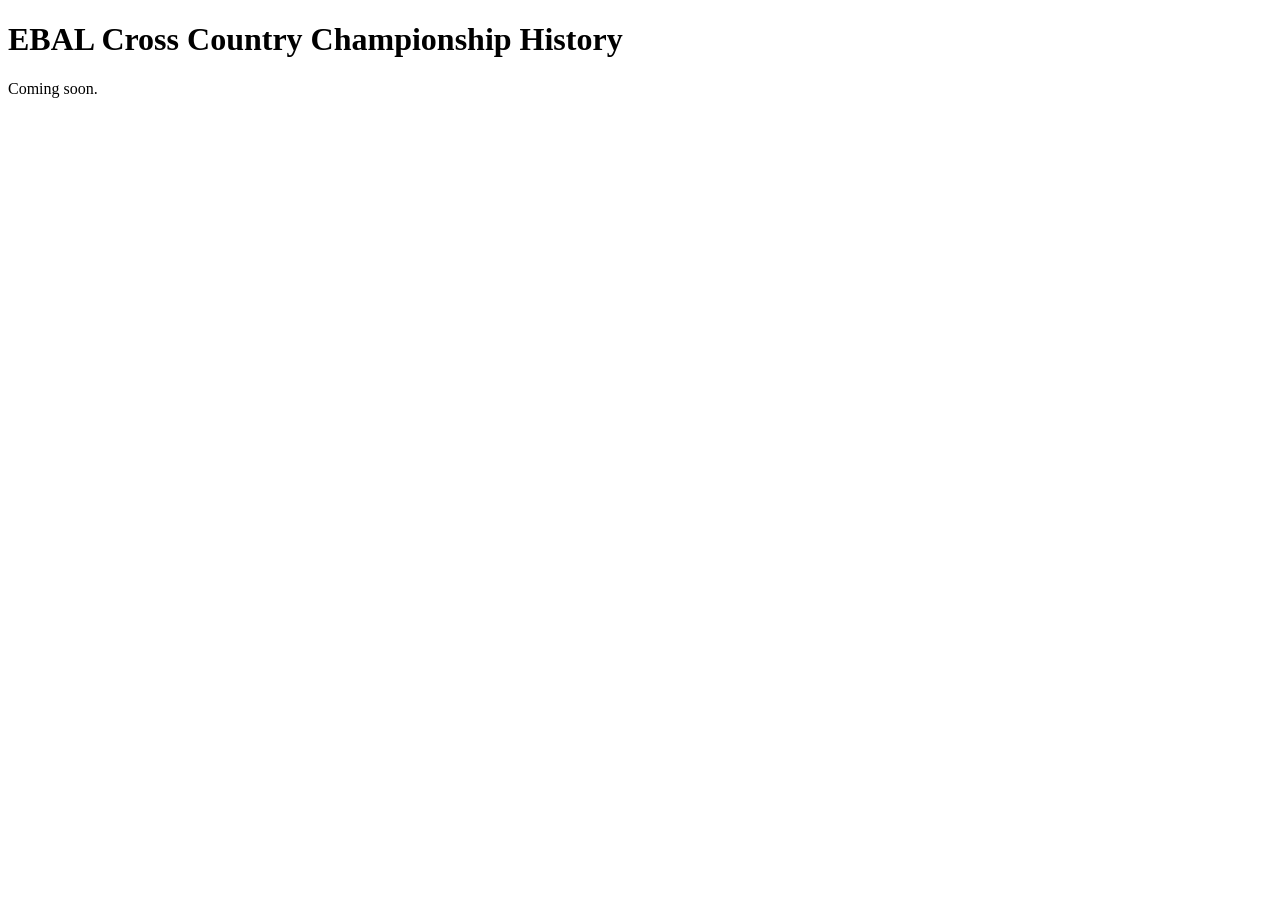
==== index.html @ e24d6b26 "Initial data and audit tooling Co-Authored-By: Claude Opus 5.5 <noreply@anthropic.com>" ====
<!doctype html>
<html lang="en">
<head>
  <meta charset="utf-8">
  <meta name="viewport" content="width=device-width, initial-scale=1">
  <title>EBAL Cross Country Championship History</title>
  <link rel="stylesheet" href="assets/css/site.css">
</head>
<body>
  <main>
    <h1>EBAL Cross Country Championship History</h1>
    <p>Coming soon.</p>
  </main>
</body>
</html>
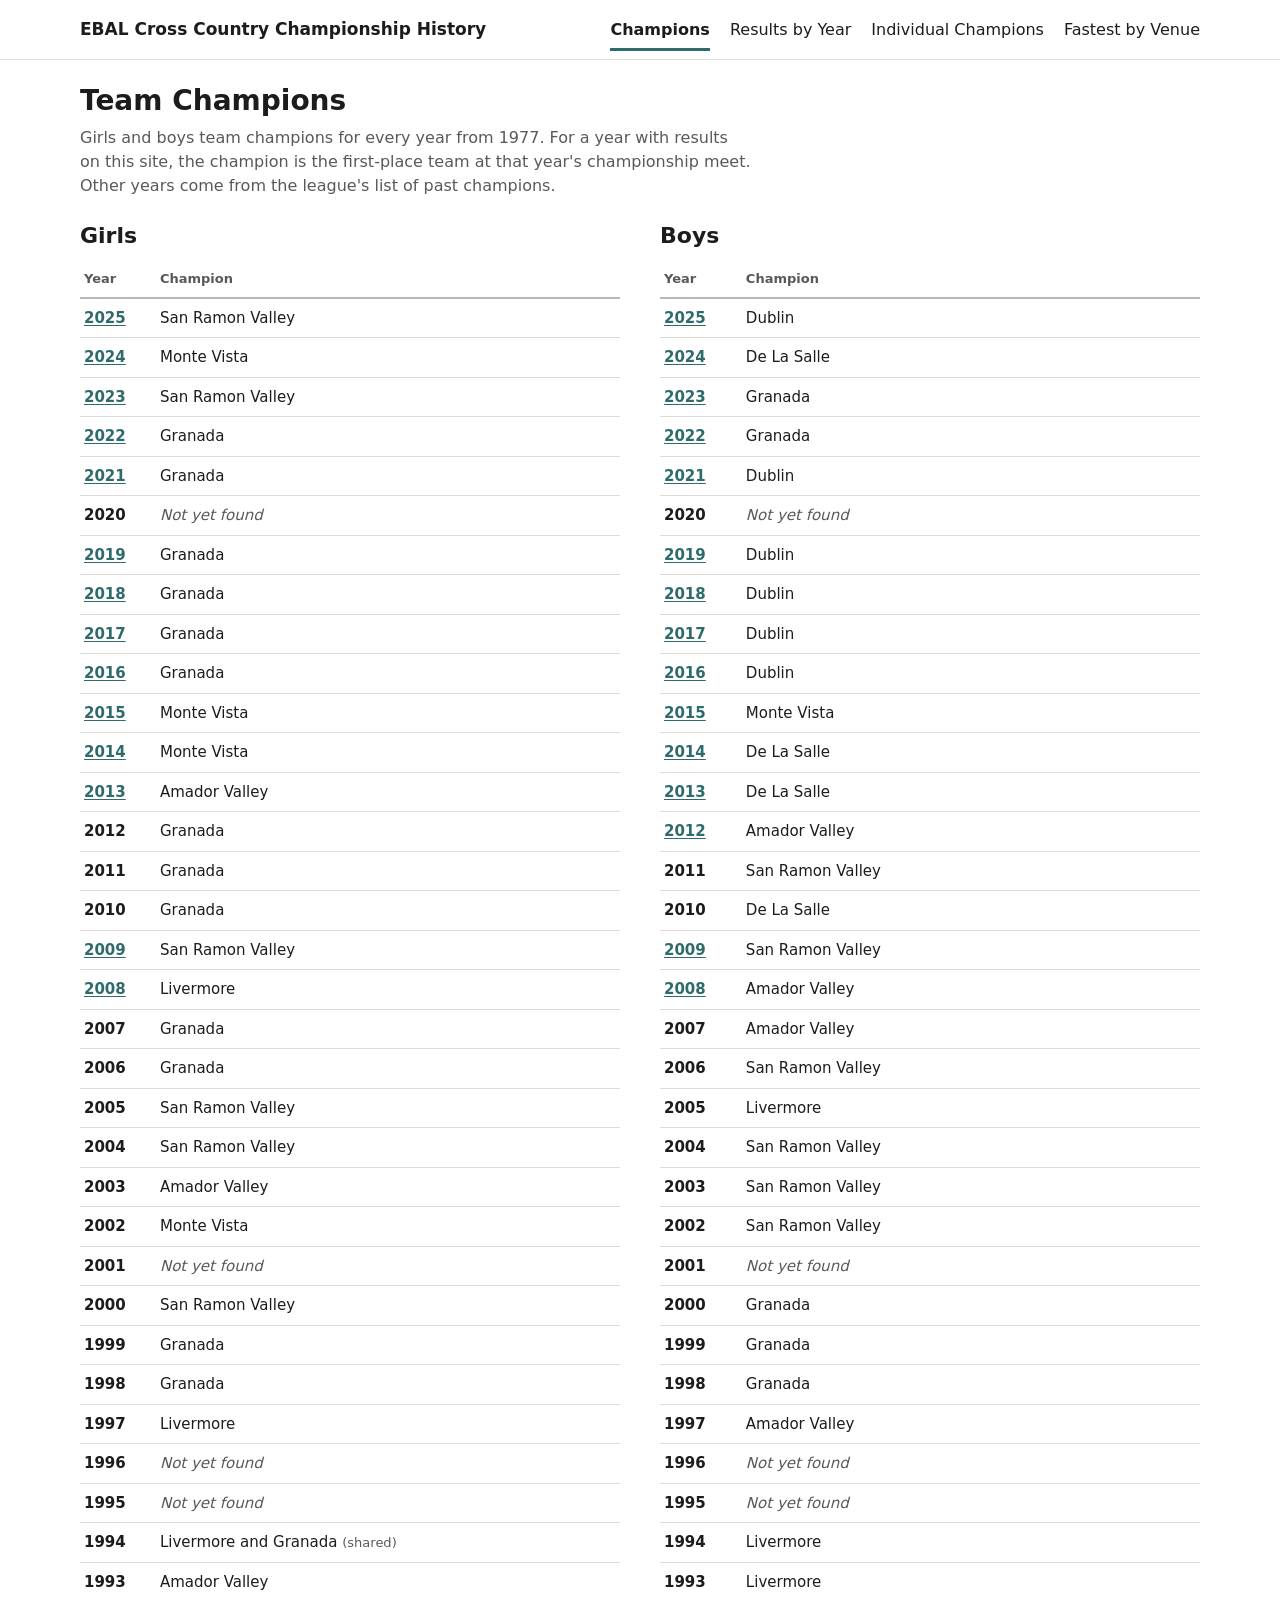
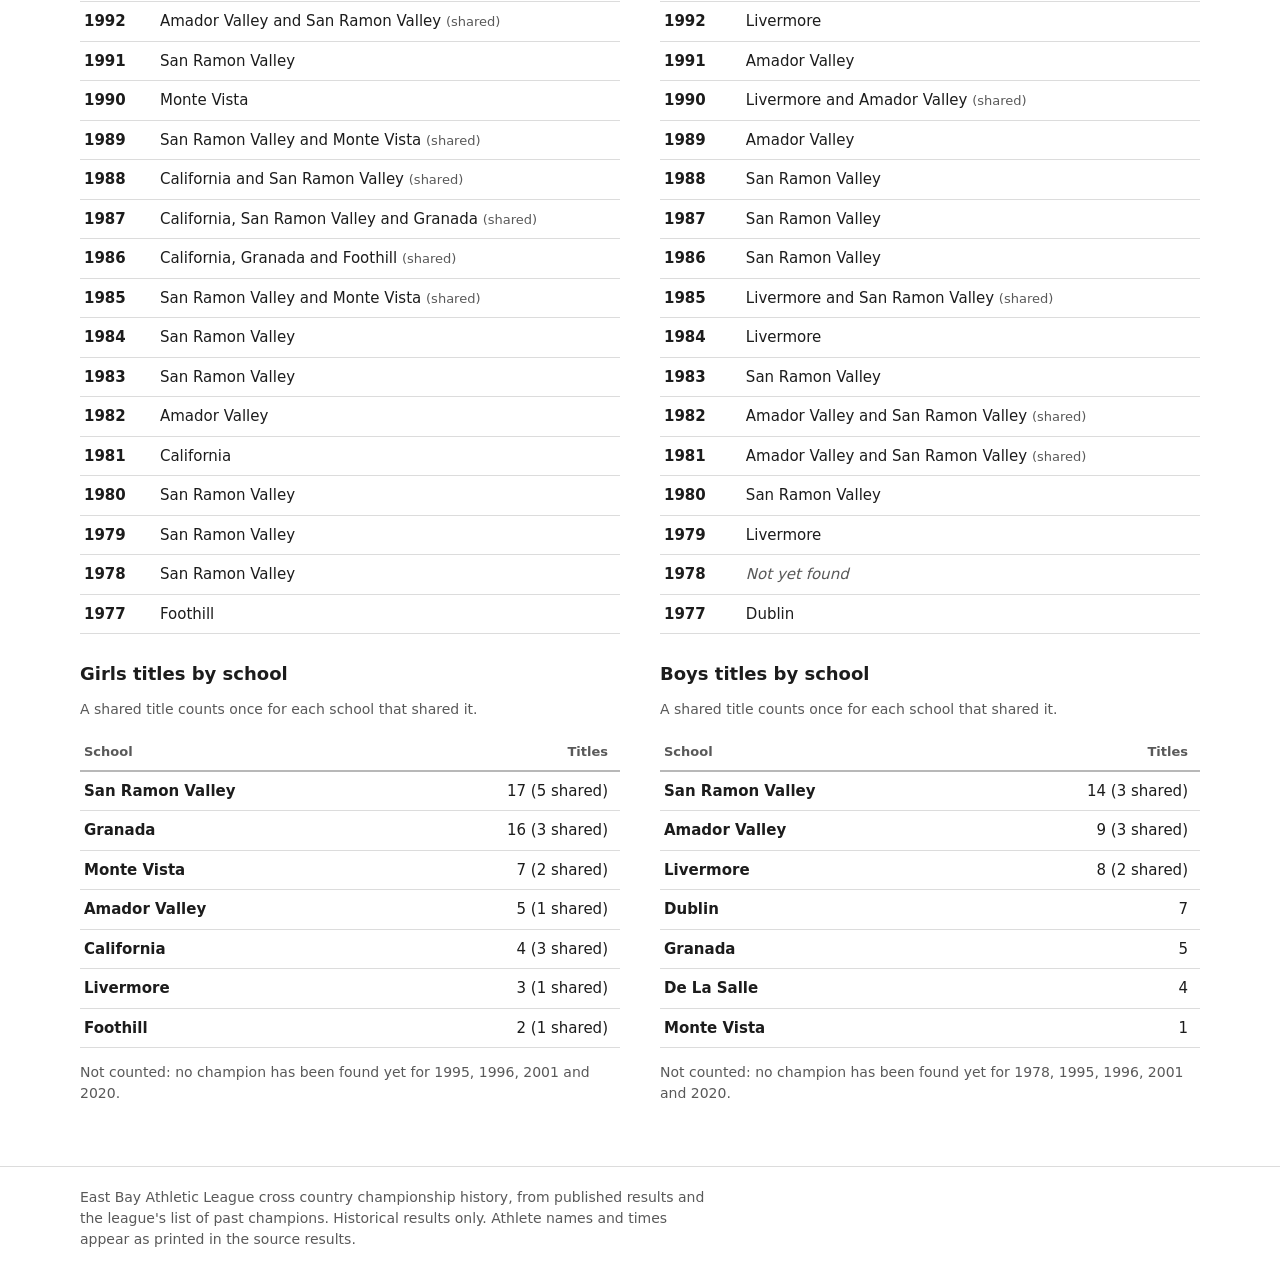
==== commit 12558e00: "First version: champions, results, individual champions, venue lists Adds the four pages, the styles" ====
--- a/index.html
+++ b/index.html
@@ -3,13 +3,42 @@
 <head>
   <meta charset="utf-8">
   <meta name="viewport" content="width=device-width, initial-scale=1">
-  <title>EBAL Cross Country Championship History</title>
+  <title>Team Champions · EBAL Cross Country Championship History</title>
+  <meta name="description" content="EBAL cross country girls and boys team champions for every year from 1977, with titles by school.">
+  <link rel="icon" href="data:,">
   <link rel="stylesheet" href="assets/css/site.css">
+  <script src="assets/js/csv.js" defer></script>
+  <script src="assets/js/common.js" defer></script>
+  <script src="assets/js/team-champions.js" defer></script>
 </head>
 <body>
-  <main>
-    <h1>EBAL Cross Country Championship History</h1>
-    <p>Coming soon.</p>
+  <header class="site-header">
+    <a class="skip-link" href="#main">Skip to content</a>
+    <div class="wrap header-inner">
+      <a class="site-title" href="index.html">EBAL Cross Country Championship History</a>
+      <nav class="site-nav" aria-label="Main">
+        <ul>
+          <li><a href="index.html">Champions</a></li>
+          <li><a href="results.html">Results by Year</a></li>
+          <li><a href="champions.html">Individual Champions</a></li>
+          <li><a href="venues.html">Fastest by Venue</a></li>
+        </ul>
+      </nav>
+    </div>
+  </header>
+
+  <main id="main" class="wrap">
+    <h1>Team Champions</h1>
+    <p class="lede">Girls and boys team champions for every year from 1977. For a year with results on this site, the champion is the first-place team at that year's championship meet. Other years come from the league's list of past champions.</p>
+    <noscript><p class="status error">This page needs JavaScript to show the champions.</p></noscript>
+    <p class="status" role="status" data-status></p>
+    <div class="pair" id="champions"></div>
   </main>
+
+  <footer class="site-footer">
+    <div class="wrap">
+      <p>East Bay Athletic League cross country championship history, from published results and the league's list of past champions. Historical results only. Athlete names and times appear as printed in the source results.</p>
+    </div>
+  </footer>
 </body>
 </html>
--- a/assets/css/site.css
+++ b/assets/css/site.css
@@ -0,0 +1,401 @@
+/* The one stylesheet. Phone first: the base styles are for a narrow screen,
+   and the media queries add room on wider ones.
+
+   Greyscale plus one muted accent, a teal. No EBAL school uses teal, and the
+   greys are true neutrals, so the site carries no school's colours. Colour is
+   never the only cue: the current page is bold and underlined, and groups,
+   ties and notes are labelled in text. */
+
+:root {
+  --ink: #1c1c1c;
+  --ink-muted: #595959;       /* 7:1 on white */
+  --rule: #dcdcdc;
+  --rule-strong: #b8b8b8;
+  --surface: #ffffff;
+  --surface-alt: #f3f3f3;
+  --surface-group: #e9e9e9;
+  --accent: #2f6b6b;          /* muted teal, 6.1:1 on white */
+  --gutter: 16px;
+  color-scheme: light;
+}
+
+*,
+*::before,
+*::after {
+  box-sizing: border-box;
+}
+
+[hidden] {
+  display: none !important;
+}
+
+html {
+  -webkit-text-size-adjust: 100%;
+  text-size-adjust: 100%;
+}
+
+body {
+  margin: 0;
+  background: var(--surface);
+  color: var(--ink);
+  font-family: system-ui, -apple-system, "Segoe UI", Roboto, "Helvetica Neue", Arial, sans-serif;
+  font-size: 1rem;
+  line-height: 1.5;
+}
+
+.wrap {
+  max-width: 72rem;
+  margin: 0 auto;
+  padding-left: var(--gutter);
+  padding-right: var(--gutter);
+}
+
+a {
+  color: var(--accent);
+  text-decoration-thickness: 1px;
+  text-underline-offset: 0.15em;
+}
+
+a:hover {
+  text-decoration-thickness: 2px;
+}
+
+:focus-visible {
+  outline: 3px solid var(--accent);
+  outline-offset: 2px;
+}
+
+.skip-link {
+  position: absolute;
+  left: var(--gutter);
+  top: -10rem;
+  padding: 0.5rem 0.75rem;
+  background: var(--surface);
+  color: var(--ink);
+  font-weight: 600;
+}
+
+.skip-link:focus {
+  top: 0.5rem;
+}
+
+/* Header and footer: identical on every page */
+
+.site-header {
+  border-bottom: 1px solid var(--rule);
+}
+
+.header-inner {
+  display: flex;
+  flex-wrap: wrap;
+  align-items: baseline;
+  justify-content: space-between;
+  gap: 0.25rem 2rem;
+  padding-top: 0.75rem;
+  padding-bottom: 0.5rem;
+}
+
+.site-title {
+  color: var(--ink);
+  font-size: 1.0625rem;
+  font-weight: 700;
+  line-height: 1.3;
+  text-decoration: none;
+}
+
+.site-nav ul {
+  display: flex;
+  flex-wrap: wrap;
+  gap: 0 1.25rem;
+  margin: 0;
+  padding: 0;
+  list-style: none;
+}
+
+.site-nav a {
+  display: inline-block;
+  padding: 0.375rem 0;
+  border-bottom: 3px solid transparent;
+  color: var(--ink);
+  text-decoration: none;
+}
+
+.site-nav a:hover {
+  border-bottom-color: var(--rule-strong);
+}
+
+.site-nav a[aria-current="page"] {
+  border-bottom-color: var(--accent);
+  font-weight: 700;
+}
+
+.site-footer {
+  border-top: 1px solid var(--rule);
+  color: var(--ink-muted);
+  font-size: 0.875rem;
+}
+
+.site-footer p {
+  max-width: 40rem;
+  margin: 0;
+  padding: 1.25rem 0 2rem;
+}
+
+/* Page text */
+
+main {
+  padding-top: 1.5rem;
+  padding-bottom: 3rem;
+}
+
+h1 {
+  margin: 0 0 0.5rem;
+  font-size: 1.75rem;
+  line-height: 1.2;
+}
+
+h2 {
+  margin: 2rem 0 0.75rem;
+  font-size: 1.375rem;
+  line-height: 1.25;
+}
+
+h3 {
+  margin: 1.75rem 0 0.5rem;
+  font-size: 1.125rem;
+  line-height: 1.3;
+}
+
+.lede {
+  max-width: 42rem;
+  margin: 0 0 1.5rem;
+  color: var(--ink-muted);
+}
+
+.status {
+  color: var(--ink-muted);
+}
+
+.status.error,
+.notice {
+  padding: 0.5rem 0.75rem;
+  border-left: 4px solid var(--ink-muted);
+  background: var(--surface-alt);
+  color: var(--ink);
+}
+
+.missing {
+  color: var(--ink-muted);
+  font-style: italic;
+}
+
+.label,
+.distance {
+  color: var(--ink-muted);
+  font-size: 0.8125rem;
+}
+
+.label {
+  white-space: nowrap;
+}
+
+.note,
+.footnote,
+.not-counted,
+.meta {
+  max-width: 42rem;
+  color: var(--ink-muted);
+  font-size: 0.875rem;
+}
+
+.footnote {
+  margin: 0.5rem 0 0;
+}
+
+/* Tables */
+
+table {
+  width: 100%;
+  border-collapse: collapse;
+  font-size: 0.9375rem;
+  font-variant-numeric: tabular-nums;
+}
+
+th,
+td {
+  padding: 0.5rem 0.375rem;
+  border-bottom: 1px solid var(--rule);
+  text-align: left;
+  vertical-align: top;
+}
+
+th:first-child,
+td:first-child {
+  padding-left: 0.25rem;
+}
+
+thead th {
+  border-bottom: 2px solid var(--rule-strong);
+  color: var(--ink-muted);
+  font-size: 0.8125rem;
+  font-weight: 600;
+  white-space: nowrap;
+}
+
+tbody th {
+  font-weight: 600;
+}
+
+/* Only a first-column row header (a year, a school) is bold. */
+tbody th:not(:first-child) {
+  font-weight: 400;
+}
+
+.num {
+  text-align: right;
+  white-space: nowrap;
+}
+
+/* A place or rank column shrinks to fit its numbers. */
+.num:first-child {
+  width: 1%;
+}
+
+.team-scores {
+  max-width: 32rem;
+}
+
+.time .distance {
+  display: block;
+  white-space: normal;
+}
+
+tr.group th {
+  padding-top: 0.375rem;
+  padding-bottom: 0.375rem;
+  background: var(--surface-group);
+  font-size: 0.8125rem;
+  font-weight: 700;
+}
+
+/* A wide table scrolls sideways inside this container, never the page. A
+   shadow shows at an edge only while there's more table past it: the white
+   layers move with the table and cover each shadow when that edge is reached. */
+.table-wrap {
+  overflow-x: auto;
+  background:
+    linear-gradient(to right, var(--surface) 30%, rgb(255 255 255 / 0)) left / 2.5rem 100% no-repeat local,
+    linear-gradient(to left, var(--surface) 30%, rgb(255 255 255 / 0)) right / 2.5rem 100% no-repeat local,
+    radial-gradient(farthest-side at 0 50%, rgb(0 0 0 / 0.18), rgb(0 0 0 / 0)) left / 0.875rem 100% no-repeat scroll,
+    radial-gradient(farthest-side at 100% 50%, rgb(0 0 0 / 0.18), rgb(0 0 0 / 0)) right / 0.875rem 100% no-repeat scroll;
+}
+
+/* Girls and boys side by side on wide screens, one above the other on phones.
+   Separate sections and tables either way. */
+.pair {
+  display: grid;
+  gap: 2rem 2.5rem;
+}
+
+.pair > * {
+  min-width: 0;
+}
+
+.pair > * > :first-child {
+  margin-top: 0;
+}
+
+/* Results by Year */
+
+.year-picker {
+  display: flex;
+  flex-wrap: wrap;
+  align-items: center;
+  gap: 0.5rem 0.75rem;
+  margin: 0 0 1.5rem;
+}
+
+.year-picker label {
+  font-weight: 600;
+}
+
+select,
+button {
+  min-height: 44px;
+  padding: 0.375rem 0.75rem;
+  border: 1px solid var(--rule-strong);
+  border-radius: 6px;
+  background: var(--surface);
+  color: var(--ink);
+  font: inherit;
+}
+
+button {
+  font-weight: 600;
+  cursor: pointer;
+}
+
+button:hover {
+  border-color: var(--ink-muted);
+}
+
+.meet {
+  max-width: 48rem;
+}
+
+.meet > h2 {
+  margin-top: 0;
+  margin-bottom: 0.25rem;
+}
+
+.meet-line {
+  margin: 0 0 0.25rem;
+  font-weight: 600;
+}
+
+.sources {
+  margin: 0;
+}
+
+.sep {
+  color: var(--ink-muted);
+}
+
+/* Fastest by Venue */
+
+.jump ul {
+  display: flex;
+  flex-wrap: wrap;
+  gap: 0.25rem 1.25rem;
+  margin: 0;
+  padding: 0;
+  list-style: none;
+}
+
+.venue {
+  margin-top: 2.5rem;
+  border-top: 1px solid var(--rule-strong);
+}
+
+.venue > h2 {
+  margin: 1.25rem 0 0.25rem;
+}
+
+.venue > p {
+  margin: 0;
+}
+
+.venue > .pair {
+  margin-top: 1.25rem;
+}
+
+@media (min-width: 60em) {
+  .pair {
+    grid-template-columns: 1fr 1fr;
+  }
+
+  th,
+  td {
+    padding: 0.5rem 0.75rem;
+  }
+}
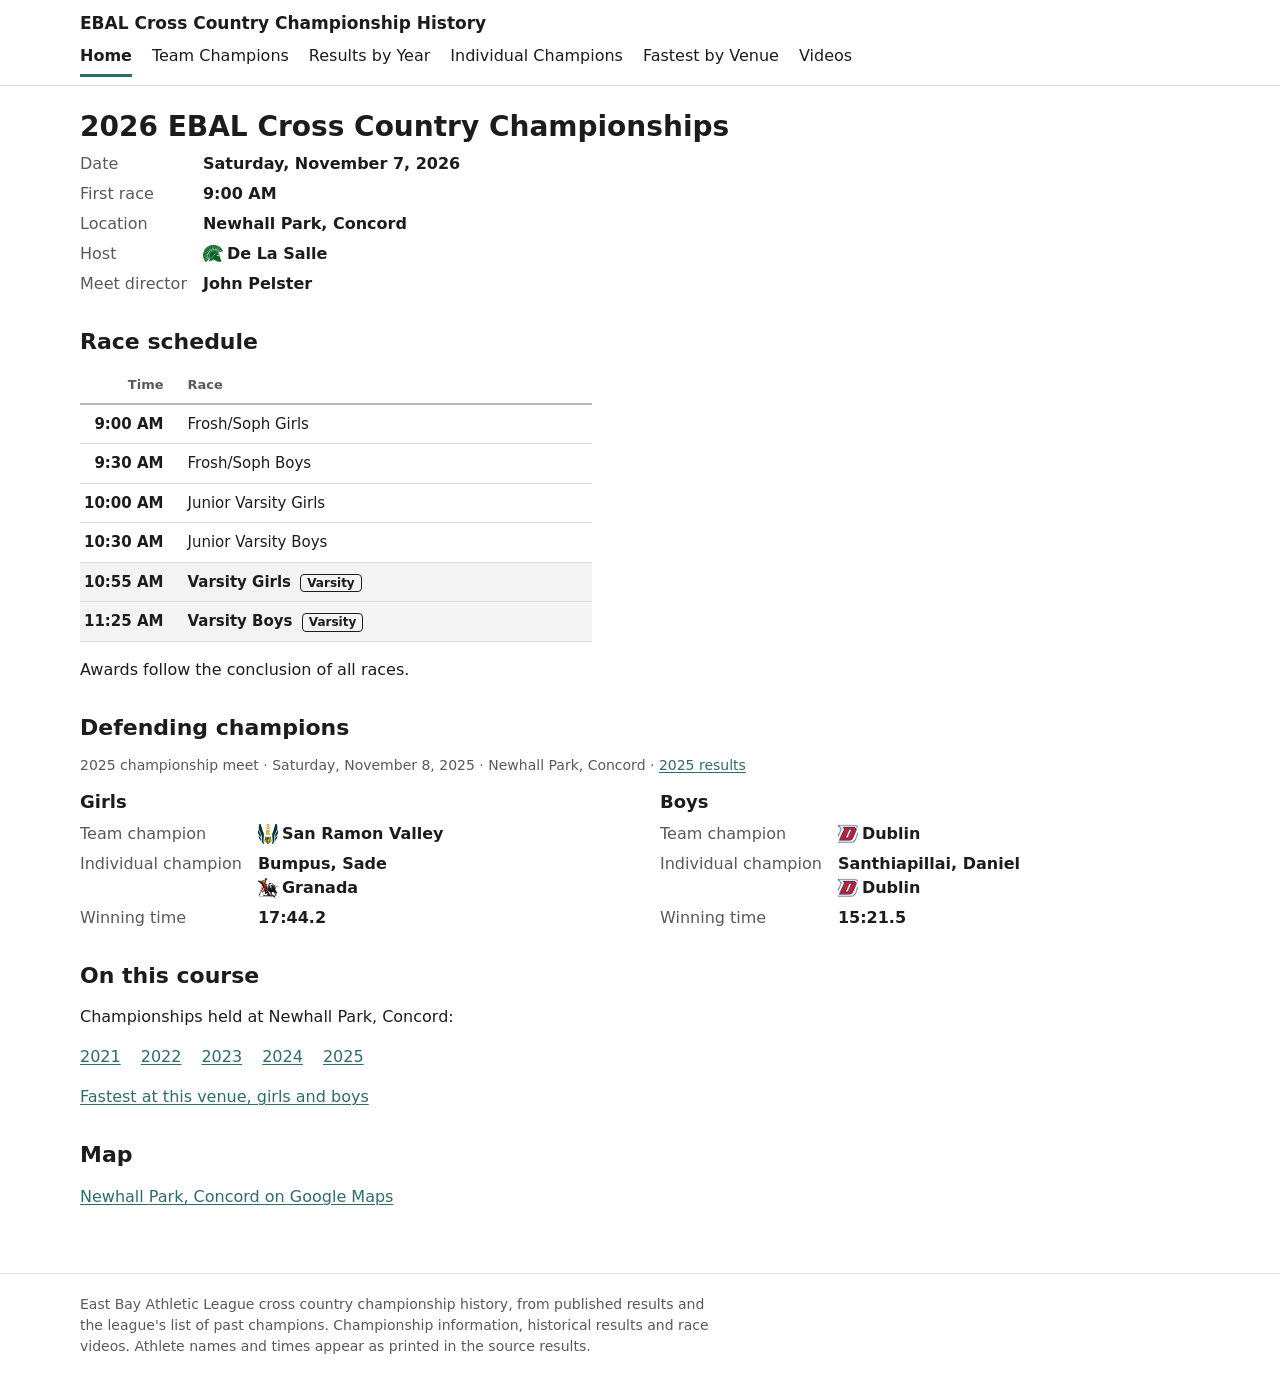
==== commit acadcdfe: "Home page for 2026 championship; team champions page; race videos Co-Authored-By: Claude Opus 5.5 <n" ====
--- a/index.html
+++ b/index.html
@@ -3,13 +3,13 @@
 <head>
   <meta charset="utf-8">
   <meta name="viewport" content="width=device-width, initial-scale=1">
-  <title>Team Champions · EBAL Cross Country Championship History</title>
-  <meta name="description" content="EBAL cross country girls and boys team champions for every year from 1977, with titles by school.">
+  <title>EBAL Cross Country Championship History</title>
+  <meta name="description" content="The coming EBAL cross country championship meet: date, location, race schedule and defending champions, with championship history back to 1977.">
   <link rel="icon" href="data:,">
   <link rel="stylesheet" href="assets/css/site.css">
   <script src="assets/js/csv.js" defer></script>
   <script src="assets/js/common.js" defer></script>
-  <script src="assets/js/team-champions.js" defer></script>
+  <script src="assets/js/home.js" defer></script>
 </head>
 <body>
   <header class="site-header">
@@ -18,26 +18,27 @@
       <a class="site-title" href="index.html">EBAL Cross Country Championship History</a>
       <nav class="site-nav" aria-label="Main">
         <ul>
-          <li><a href="index.html">Champions</a></li>
+          <li><a href="index.html">Home</a></li>
+          <li><a href="team-champions.html">Team Champions</a></li>
           <li><a href="results.html">Results by Year</a></li>
           <li><a href="champions.html">Individual Champions</a></li>
           <li><a href="venues.html">Fastest by Venue</a></li>
+          <li><a href="videos.html">Videos</a></li>
         </ul>
       </nav>
     </div>
   </header>
 
   <main id="main" class="wrap">
-    <h1>Team Champions</h1>
-    <p class="lede">Girls and boys team champions for every year from 1977. For a year with results on this site, the champion is the first-place team at that year's championship meet. Other years come from the league's list of past champions.</p>
-    <noscript><p class="status error">This page needs JavaScript to show the champions.</p></noscript>
+    <h1 data-meet-title>EBAL Cross Country Championships</h1>
+    <noscript><p class="status error">This page needs JavaScript to show the meet information.</p></noscript>
     <p class="status" role="status" data-status></p>
-    <div class="pair" id="champions"></div>
+    <div id="home"></div>
   </main>
 
   <footer class="site-footer">
     <div class="wrap">
-      <p>East Bay Athletic League cross country championship history, from published results and the league's list of past champions. Historical results only. Athlete names and times appear as printed in the source results.</p>
+      <p>East Bay Athletic League cross country championship history, from published results and the league's list of past champions. Championship information, historical results and race videos. Athlete names and times appear as printed in the source results.</p>
     </div>
   </footer>
 </body>
--- a/assets/css/site.css
+++ b/assets/css/site.css
@@ -103,12 +103,16 @@
   text-decoration: none;
 }
 
+/* On a phone the six links wrap to two rows, never sideways: at 390px wide,
+   14px text with 16px gaps fits three links on each row, with room for the
+   current page's link in bold. */
 .site-nav ul {
   display: flex;
   flex-wrap: wrap;
-  gap: 0 1.25rem;
+  gap: 0 1rem;
   margin: 0;
   padding: 0;
+  font-size: 0.875rem;
   list-style: none;
 }
 
@@ -212,18 +216,19 @@
   margin: 0.5rem 0 0;
 }
 
-/* Tables */
+/* Tables. On a phone, table text is 14px with 4px cell padding, so the widest
+   tables (top 21, venue lists) fit at 390px with a logo beside every school. */
 
 table {
   width: 100%;
   border-collapse: collapse;
-  font-size: 0.9375rem;
+  font-size: 0.875rem;
   font-variant-numeric: tabular-nums;
 }
 
 th,
 td {
-  padding: 0.5rem 0.375rem;
+  padding: 0.5rem 0.25rem;
   border-bottom: 1px solid var(--rule);
   text-align: left;
   vertical-align: top;
@@ -237,7 +242,7 @@
 thead th {
   border-bottom: 2px solid var(--rule-strong);
   color: var(--ink-muted);
-  font-size: 0.8125rem;
+  font-size: 0.75rem;
   font-weight: 600;
   white-space: nowrap;
 }
@@ -268,6 +273,29 @@
 .time .distance {
   display: block;
   white-space: normal;
+}
+
+/* A school's logo, then its name. Every logo sits in the same 20px square,
+   centred on the name's first line, so no school's logo is bigger than another's
+   and names line up whether or not a school has a logo. */
+.school {
+  display: flex;
+  align-items: flex-start;
+  gap: 0.25rem;
+}
+
+.logo {
+  flex: none;
+  width: 20px;
+  height: 20px;
+  margin-top: calc((1.5em - 20px) / 2);
+  object-fit: contain;
+}
+
+.shared {
+  margin: 0;
+  padding: 0;
+  list-style: none;
 }
 
 tr.group th {
@@ -305,6 +333,51 @@
   margin-top: 0;
 }
 
+/* Home */
+
+/* Labelled details: each label, with its value beside it. */
+.facts {
+  display: grid;
+  grid-template-columns: max-content minmax(0, 1fr);
+  gap: 0.375rem 1rem;
+  margin: 0;
+}
+
+.facts dt {
+  grid-column: 1;
+  color: var(--ink-muted);
+}
+
+.facts dd {
+  grid-column: 2;
+  margin: 0;
+  font-weight: 600;
+}
+
+.schedule {
+  max-width: 32rem;
+}
+
+/* A varsity race has a Varsity label. Bold and shading are extra cues. */
+.schedule .varsity {
+  background: var(--surface-alt);
+}
+
+.schedule .varsity td {
+  font-weight: 700;
+}
+
+.tag {
+  display: inline-block;
+  margin-left: 0.25rem;
+  padding: 0 0.375rem;
+  border: 1px solid var(--ink);
+  border-radius: 4px;
+  font-size: 0.75rem;
+  font-weight: 700;
+  line-height: 1.4;
+}
+
 /* Results by Year */
 
 .year-picker {
@@ -363,7 +436,8 @@
 
 /* Fastest by Venue */
 
-.jump ul {
+.jump ul,
+.years {
   display: flex;
   flex-wrap: wrap;
   gap: 0.25rem 1.25rem;
@@ -389,13 +463,58 @@
   margin-top: 1.25rem;
 }
 
+/* Race Videos */
+
+.contact {
+  max-width: 42rem;
+}
+
+.video-year > h2 {
+  margin-bottom: 0.25rem;
+}
+
+.video-year > .meta {
+  margin: 0;
+}
+
+.videos {
+  max-width: 42rem;
+  margin: 0.5rem 0 0;
+  padding: 0;
+  list-style: none;
+}
+
+.videos li {
+  padding: 0.625rem 0;
+  border-bottom: 1px solid var(--rule);
+}
+
+.videos .by {
+  display: block;
+  color: var(--ink-muted);
+  font-size: 0.875rem;
+}
+
 @media (min-width: 60em) {
+  .site-nav ul {
+    gap: 0 1.25rem;
+    font-size: 1rem;
+  }
+
   .pair {
     grid-template-columns: 1fr 1fr;
+  }
+
+  table {
+    font-size: 0.9375rem;
   }
 
   th,
   td {
     padding: 0.5rem 0.75rem;
   }
-}
+
+  thead th {
+    font-size: 0.8125rem;
+  }
+}
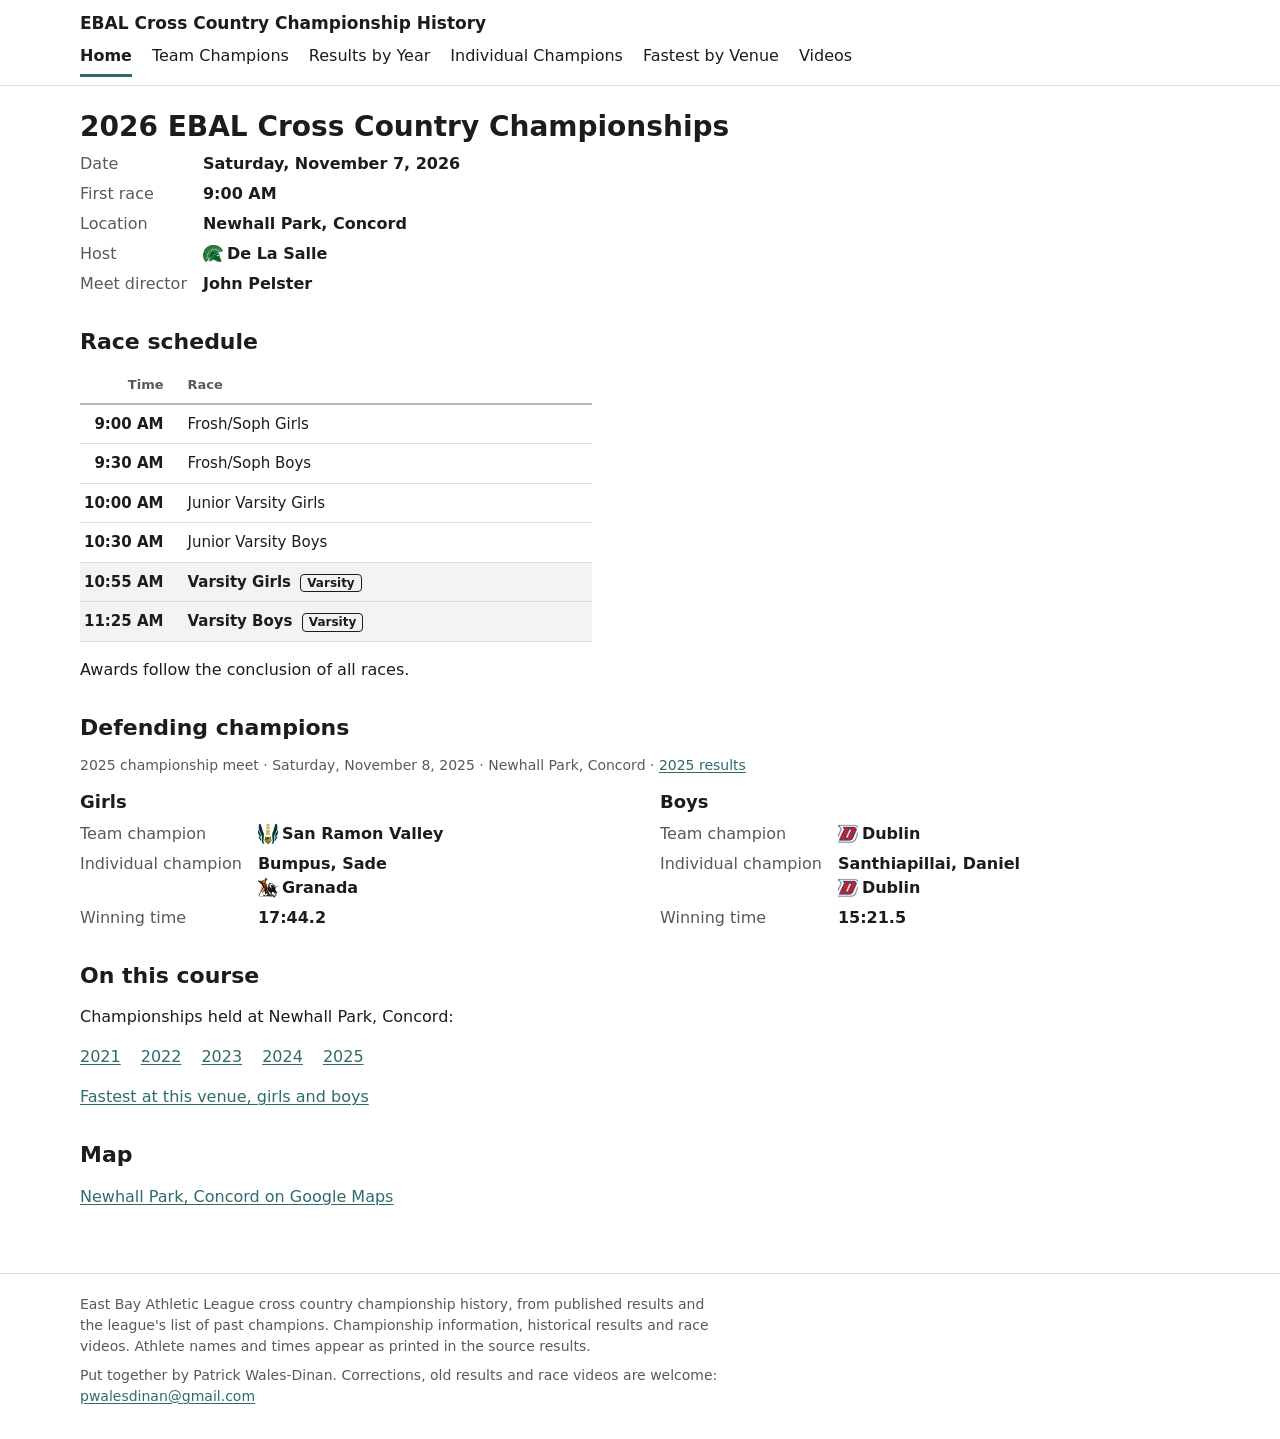
==== commit fc1c3d9c: "Contact email and credit in footer Co-Authored-By: Claude Opus 5.5 <noreply@anthropic.com>" ====
--- a/index.html
+++ b/index.html
@@ -39,6 +39,7 @@
   <footer class="site-footer">
     <div class="wrap">
       <p>East Bay Athletic League cross country championship history, from published results and the league's list of past champions. Championship information, historical results and race videos. Athlete names and times appear as printed in the source results.</p>
+      <p>Put together by Patrick Wales-Dinan. Corrections, old results and race videos are welcome: <a href="mailto:pwalesdinan@gmail.com">pwalesdinan@gmail.com</a></p>
     </div>
   </footer>
 </body>
--- a/assets/css/site.css
+++ b/assets/css/site.css
@@ -139,10 +139,18 @@
   font-size: 0.875rem;
 }
 
+.site-footer .wrap {
+  padding-top: 1.25rem;
+  padding-bottom: 2rem;
+}
+
 .site-footer p {
   max-width: 40rem;
   margin: 0;
-  padding: 1.25rem 0 2rem;
+}
+
+.site-footer p + p {
+  margin-top: 0.5rem;
 }
 
 /* Page text */
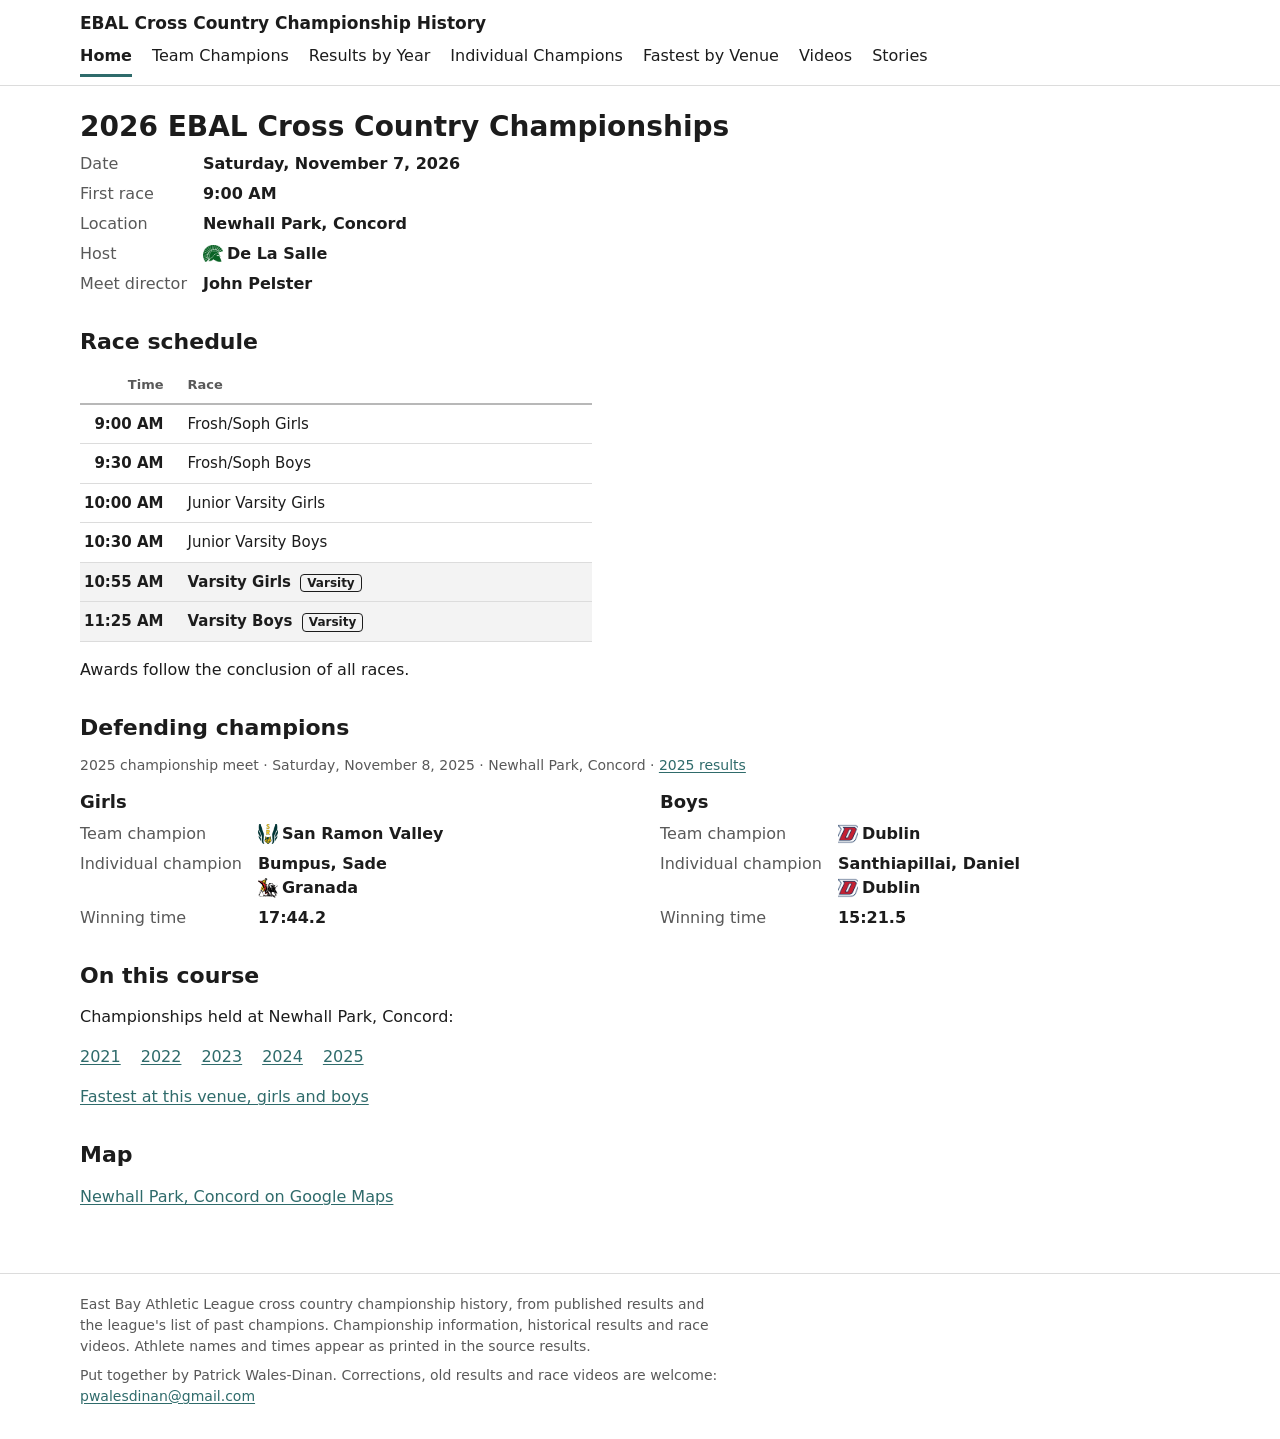
==== commit 39d367e9: "Stories page: Carondelet 1996 Co-Authored-By: Claude Opus 5.5 <noreply@anthropic.com>" ====
--- a/index.html
+++ b/index.html
@@ -24,6 +24,7 @@
           <li><a href="champions.html">Individual Champions</a></li>
           <li><a href="venues.html">Fastest by Venue</a></li>
           <li><a href="videos.html">Videos</a></li>
+          <li><a href="stories.html">Stories</a></li>
         </ul>
       </nav>
     </div>
--- a/assets/css/site.css
+++ b/assets/css/site.css
@@ -103,16 +103,14 @@
   text-decoration: none;
 }
 
-/* On a phone the six links wrap to two rows, never sideways: at 390px wide,
-   14px text with 16px gaps fits three links on each row, with room for the
-   current page's link in bold. */
+/* The links wrap to more rows, never sideways. At 390px wide they take three
+   rows: three links, then two, then two. */
 .site-nav ul {
   display: flex;
   flex-wrap: wrap;
-  gap: 0 1rem;
+  gap: 0 1.25rem;
   margin: 0;
   padding: 0;
-  font-size: 0.875rem;
   list-style: none;
 }
 
@@ -199,6 +197,12 @@
 .missing {
   color: var(--ink-muted);
   font-style: italic;
+}
+
+/* A year with no championship. Its note is a fact, not missing data, so it
+   isn't in italics. */
+.no-meet {
+  color: var(--ink-muted);
 }
 
 .label,
@@ -503,12 +507,39 @@
   font-size: 0.875rem;
 }
 
+/* Stories */
+
+.story {
+  max-width: 42rem;
+  margin-top: 2rem;
+  padding-top: 1.25rem;
+  border-top: 1px solid var(--rule-strong);
+}
+
+/* The year, then the school's logo and name. */
+.story-meta {
+  display: flex;
+  flex-wrap: wrap;
+  align-items: flex-start;
+  gap: 0 0.75rem;
+  margin: 0;
+  font-weight: 600;
+}
+
+.story > h2 {
+  margin: 0.25rem 0 0.5rem;
+}
+
+.story > p:not(.story-meta) {
+  margin: 0 0 0.75rem;
+}
+
+.context {
+  color: var(--ink-muted);
+  font-size: 0.875rem;
+}
+
 @media (min-width: 60em) {
-  .site-nav ul {
-    gap: 0 1.25rem;
-    font-size: 1rem;
-  }
-
   .pair {
     grid-template-columns: 1fr 1fr;
   }
